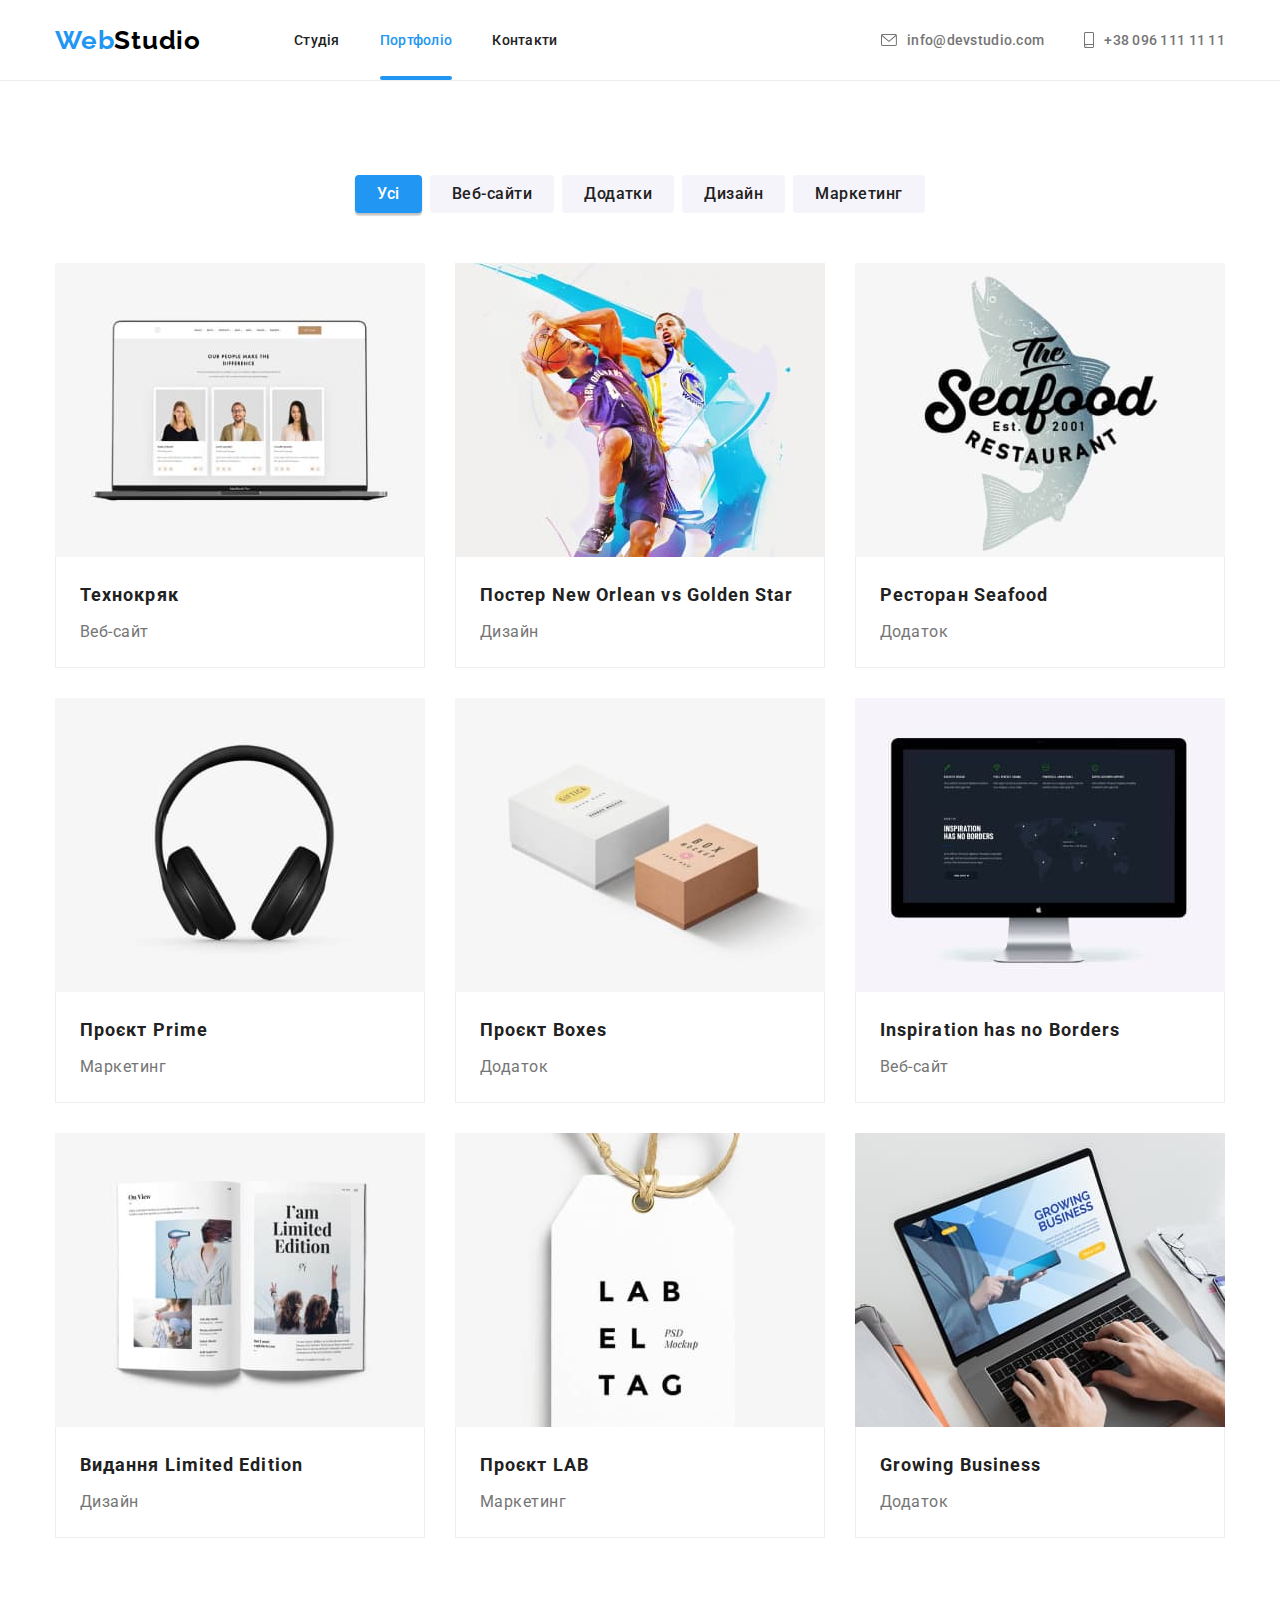
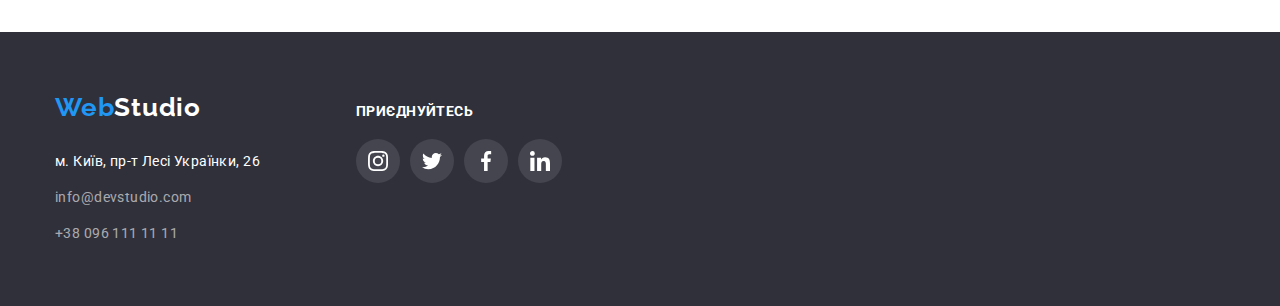
==== portfolio.html @ 9af3080d "Initial commit" ====
<!DOCTYPE html>
<html lang="uk">
  <head>
    <meta charset="UTF-8" />
    <meta name="viewport" content="width=device-width, initial-scale=1.0" />
    <link rel="preconnect" href="https://fonts.googleapis.com" />
    <link rel="preconnect" href="https://fonts.gstatic.com" crossorigin />
    <link
      href="https://fonts.googleapis.com/css2?family=Raleway:wght@700&display=swap"
      rel="stylesheet"
    />
    <link
      href="https://fonts.googleapis.com/css2?family=Raleway:wght@700&family=Roboto:wght@400;500;700;900&display=swap"
      rel="stylesheet"
    />
    <link
      rel="stylesheet"
      href="https://cdnjs.cloudflare.com/ajax/libs/modern-normalize/1.0.0/modern-normalize.min.css"
    />
    <link rel="stylesheet" href="./css/styles.css" />
    <title>WebStudio Portfolio</title>
  </head>
  <body>
    <header class="header">
      <div class="container flex">
        <nav class="flex">
          <a class="link logo" href="./index.html"
            >Web<span class="header-accent">Studio</span></a
          >
          <ul class="flex">
            <li class="item">
              <a class="link header-link" href="./index.html">Студія</a>
            </li>
            <li class="item">
              <a class="link header-link current" href="./portfolio.html"
                >Портфоліо</a
              >
            </li>
            <li class="item">
              <a class="link header-link" href="#">Контакти</a>
            </li>
          </ul>
        </nav>
        <ul class="flex">
          <li class="item flex">
            <a class="link contacts-link" href="mailto:info@devstudio.com">
              <svg class="header-icon" width="16" height="12">
                <use href="./images/icons.svg#icon-envelope"></use>
              </svg>
              info@devstudio.com
            </a>
          </li>
          <li class="item">
            <a class="link contacts-link" href="tel:+380961111111">
              <svg class="header-icon" width="10" height="16">
                <use href="./images/icons.svg#icon-smartphone"></use>
              </svg>
              +38 096 111 11 11
            </a>
          </li>
        </ul>
      </div>
    </header>
    <main>
      <section class="section">
        <div class="container">
          <h1 class="visually-hidden">Портфоліо</h1>
          <ul class="buttons-ul">
            <li>
              <button class="portfolio-button fst-btn" type="button">
                Усі
              </button>
            </li>
            <li>
              <button class="portfolio-button" type="button">Веб-сайти</button>
            </li>
            <li>
              <button class="portfolio-button" type="button">Додатки</button>
            </li>
            <li>
              <button class="portfolio-button" type="button">Дизайн</button>
            </li>
            <li>
              <button class="portfolio-button" type="button">Маркетинг</button>
            </li>
          </ul>
          <ul class="card-list">
            <li class="card-item">
              <a class="link" href="#">
                <div class="card-thumb">
                  <img
                    src="./images/technocriack.jpg"
                    alt="Технокряк"
                    width="370"
                  />
                  <div class="card-over-text">
                    <p>
                      Ресурс пропонує комплексні пропозиції з різним рівнем
                      функціоналу та сервісів. Все це дозволить відвідувачу
                      отримати вичерпні відомості про компанію чи приватну
                      особу.
                    </p>
                  </div>
                </div>
                <div class="card-text-container">
                  <h2 class="card-title">Технокряк</h2>
                  <p class="card-text">Веб-сайт</p>
                </div>
              </a>
            </li>
            <li class="card-item">
              <a class="link" href="#">
                <div class="card-thumb">
                  <img
                    src="./images/new_orlean_poster.jpg"
                    alt="Постер New Orlean vs Golden Star"
                    width="370"
                  />
                  <div class="card-over-text">
                    <p></p>
                  </div>
                </div>
                <div class="card-text-container">
                  <h2 class="card-title">Постер New Orlean vs Golden Star</h2>
                  <p class="card-text">Дизайн</p>
                </div>
              </a>
            </li>
            <li class="card-item">
              <a class="link" href="#">
                <div class="card-thumb">
                  <img
                    src="./images/seafood_rest.jpg"
                    alt="Ресторан Seafood"
                    width="370"
                  />
                  <div class="card-over-text">
                    <p></p>
                  </div>
                </div>

                <div class="card-text-container">
                  <h2 class="card-title">Ресторан Seafood</h2>
                  <p class="card-text">Додаток</p>
                </div>
              </a>
            </li>
            <li class="card-item">
              <a class="link" href="#">
                <div class="card-thumb">
                  <img
                    src="./images/prime_project.jpg"
                    alt="Проєкт Prime"
                    width="370"
                  />
                  <div class="card-over-text">
                    <p></p>
                  </div>
                </div>
                <div class="card-text-container">
                  <h2 class="card-title">Проєкт Prime</h2>
                  <p class="card-text">Маркетинг</p>
                </div>
              </a>
            </li>
            <li class="card-item">
              <a class="link" href="#">
                <div class="card-thumb">
                  <img
                    src="./images/boxes_project.jpg"
                    alt="Проєкт Boxes"
                    width="370"
                  />
                  <div class="card-over-text">
                    <p></p>
                  </div>
                </div>
                <div class="card-text-container">
                  <h2 class="card-title">Проєкт Boxes</h2>
                  <p class="card-text">Додаток</p>
                </div>
              </a>
            </li>
            <li class="card-item">
              <a class="link" href="#">
                <div class="card-thumb">
                  <img
                    src="./images/inspiration.jpg"
                    alt="Inspiration has no Borders"
                    width="370"
                  />
                  <div class="card-over-text">
                    <p></p>
                  </div>
                </div>
                <div class="card-text-container">
                  <h2 class="card-title">Inspiration has no Borders</h2>
                  <p class="card-text">Веб-сайт</p>
                </div>
              </a>
            </li>
            <li class="card-item">
              <a class="link" href="#">
                <div class="card-thumb">
                  <img
                    src="./images/limited_edition.jpg"
                    alt="Видання Limited Edition"
                    width="370"
                  />
                  <div class="card-over-text">
                    <p></p>
                  </div>
                </div>
                <div class="card-text-container">
                  <h2 class="card-title">Видання Limited Edition</h2>
                  <p class="card-text">Дизайн</p>
                </div>
              </a>
            </li>
            <li class="card-item">
              <a class="link" href="#">
                <div class="card-thumb">
                  <img
                    src="./images/lab_project.jpg"
                    alt="Проєкт LAB"
                    width="370"
                  />
                  <div class="card-over-text">
                    <p></p>
                  </div>
                </div>
                <div class="card-text-container">
                  <h2 class="card-title">Проєкт LAB</h2>
                  <p class="card-text">Маркетинг</p>
                </div>
              </a>
            </li>
            <li class="card-item">
              <a class="link" href="#">
                <div class="card-thumb">
                  <img
                    src="./images/growing_business.jpg"
                    alt="Growing Business"
                    width="370"
                  />
                  <div class="card-over-text">
                    <p></p>
                  </div>
                </div>
                <div class="card-text-container">
                  <h2 class="card-title">Growing Business</h2>
                  <p class="card-text">Додаток</p>
                </div>
              </a>
            </li>
          </ul>
        </div>
      </section>
    </main>
    <footer class="footer">
      <div class="container">
        <div class="address-container">
          <a class="link logo" href="./index.html"
            >Web<span class="footer-accent">Studio</span></a
          >
          <address>
            <ul>
              <li>
                <a
                  class="link address_link"
                  href="https://goo.gl/maps/rApDGopZvRSZXnWv6"
                  target="_blank"
                  rel="noopener noreferrer nofollow"
                  >м. Київ, пр-т Лесі Українки, 26</a
                >
              </li>
              <li>
                <a
                  class="link footer-contact-link"
                  href="mailto:info@devstudio.com"
                  >info@devstudio.com</a
                >
              </li>
              <li>
                <a class="link footer-contact-link" href="tel:+380961111111"
                  >+38 096 111 11 11</a
                >
              </li>
            </ul>
          </address>
        </div>
        <div>
          <p class="follow-title">приєднуйтесь</p>
          <ul class="socials-list">
            <li>
              <a class="follow-social-link" href="#">
                <svg class="svg-social">
                  <use href="./images/icons.svg#icon-instagram"></use>
                </svg>
              </a>
            </li>
            <li>
              <a class="follow-social-link" href="#">
                <svg class="svg-social">
                  <use href="./images/icons.svg#icon-twitter"></use>
                </svg>
              </a>
            </li>
            <li>
              <a class="follow-social-link" href="#">
                <svg class="svg-social">
                  <use href="./images/icons.svg#icon-facebook"></use>
                </svg>
              </a>
            </li>
            <li>
              <a class="follow-social-link" href="#">
                <svg class="svg-social">
                  <use href="./images/icons.svg#icon-linkedin"></use>
                </svg>
              </a>
            </li>
          </ul>
        </div>
      </div>
    </footer>
  </body>
</html>
---- css/styles.css ----
:root {
  --color-brand: #2196f3;
  --color-primary: #212121;
  --color-secondary: #757575;
  --color-white: #fff;
  --color-black: #000;
  --color-gray-bg: #2f303a;
  --color-bg-team: #f5f4fa;
  --color-footer-link: rgba(255, 255, 255, 0.6);
  --color-border: #eee;
  --color-header-bottom-border: #ececec;
  --color-button-active: #188ce8;
  --color-hero-bg: #c4c4c4;
  --color-social-icon: #afb1b8;
}
body {
  font-family: 'Roboto', sans-serif;
  font-size: 14px;
  font-weight: 400;
  color: var(--color-primary);
  margin: 0;
}
.container {
  width: 1200px;
  padding-left: 15px;
  padding-right: 15px;
  margin: 0 auto;
}

h1,
h2,
h3,
p {
  margin: 0;
}
ul {
  list-style-type: none;
  padding: 0;
  margin: 0;
}
nav .item + .item {
  margin-left: 50px;
}
ul > .item + .item {
  margin-left: 40px;
}
.link {
  text-decoration: none;
}
.logo {
  font-family: 'Raleway', sans-serif;
  color: var(--color-brand);
  font-weight: 700;
  font-size: 26px;
  line-height: 1.17;
  letter-spacing: 0.78px;
}
.logo .header-accent {
  color: var(--color-black);
}
.logo .footer-accent {
  color: var(--color-white);
}

.header {
  background-color: var(--color-white);
  border-bottom: 1px solid var(--color-header-bottom-border);
}
.header .logo {
  margin-right: 93px;
  align-self: center;
}
.flex {
  display: flex;
}
.header-link {
  letter-spacing: 0.28px;
  font-weight: 500;
  line-height: normal;
  color: var(--color-primary);

  display: inline-block;
  padding-top: 32px;
  padding-bottom: 32px;

  transition: color 250ms cubic-bezier(0.4, 0, 0.2, 1);
}
.header-link:hover,
.contacts-link:hover,
.header-link:focus,
.contacts-link:focus,
.footer-contact-link:focus,
.footer-contact-link:hover,
.address_link:hover,
.address_link:focus,
.header-link.current {
  color: var(--color-brand);
}
.header-link.current {
  position: relative;
}
.header-link.current::after {
  position: absolute;
  bottom: 0;
  left: 0;

  content: '';
  /* display: block; */
  height: 4px;
  width: 100%;
  border-radius: 2px;
  background-color: var(--color-brand);
}
.contacts-link {
  color: var(--color-secondary);
  letter-spacing: 0.28px;
  font-weight: 500;
  line-height: 1.17;

  display: flex;
  align-items: center;

  transition: color 250ms cubic-bezier(0.4, 0, 0.2, 1);
}
.header-icon {
  margin-right: 10px;
  fill: currentColor;
}
nav + ul {
  margin-left: auto;
  align-items: center;
}
.section {
  padding-top: 94px;
  padding-bottom: 94px;
}
.hero-section {
  background-image: linear-gradient(
      rgba(47, 48, 58, 0.4),
      rgba(47, 48, 58, 0.4)
    ),
    url(../images/bg-hero.jpg);

  background-color: var(--color-hero-bg);
  text-align: center;
  padding-top: 200px;
  padding-bottom: 200px;
  max-width: 1600px;
  margin-left: auto;
  margin-right: auto;
}

.hero-title {
  color: var(--color-white);
  font-weight: 900;
  font-size: 44px;
  line-height: 1.36;
  letter-spacing: 2.64px;
  text-transform: uppercase;

  max-width: 696px;
  margin-left: auto;
  margin-right: auto;
  margin-bottom: 30px;
}
.button {
  background-color: var(--color-brand);
  color: var(--color-white);
  border: none;
  border-radius: 4px;
  line-height: 1.875;
  font-family: 'Roboto', sans-serif;
  font-size: 16px;
  font-weight: 700;
  letter-spacing: 0.96px;
  box-shadow: 0px 4px 4px 0px rgba(0, 0, 0, 0.15);
  cursor: pointer;

  padding: 10px 24px;
}
.button:active {
  background-color: var(--color-button-active);
}
.visually-hidden {
  position: absolute;
  width: 1px;
  height: 1px;
  margin: -1px;
  border: 0;
  padding: 0;

  white-space: nowrap;
  clip-path: inset(100%);
  clip: rect(0 0 0 0);
  overflow: hidden;
}

.adv-ul {
  display: flex;
  gap: 30px;
}
.adv-ul > li {
  flex-basis: 270px;
}
.hero-section + .section {
  padding-bottom: 0;
}
.adv-svg-thumb {
  /* padding: 25px 100px; */
  width: 270px;
  height: 120px;
  display: flex;
  justify-content: center;
  align-items: center;

  margin-bottom: 30px;
  background-color: var(--color-bg-team);
  border-radius: 4px;
}
.adv-svg {
  width: 70px;
  height: 70px;
}
.advantage-title {
  color: var(--color-primary);
  font-weight: 700;
  font-size: 14px;
  line-height: normal;
  letter-spacing: 0.42px;
  text-transform: uppercase;

  margin-bottom: 10px;
}
.advantage-text {
  color: var(--color-secondary);
  letter-spacing: 0.42px;
  line-height: 1.7;
}
img {
  display: block;
}
.tasks-title {
  text-align: center;
  font-size: 36px;
  font-weight: 700;
  line-height: normal;
  letter-spacing: 1.08px;

  margin-bottom: 50px;
}
.tasks-ul {
  display: flex;
  gap: 30px;
}
.tasks-ul > li {
  position: relative;
}
.tasks-over-text {
  position: absolute;
  bottom: 0;
  left: 0;
  width: 100%;
  padding: 27px 0;
  color: var(--color-white);
  text-align: center;
  font-weight: 700;
  line-height: normal;
  letter-spacing: 0.42px;
  text-transform: uppercase;

  background-color: rgba(47, 48, 58, 0.8);
}
.team-section {
  background-color: var(--color-bg-team);
}
.team-title {
  text-align: center;
  font-size: 36px;
  font-weight: 700;
  line-height: normal;
  letter-spacing: 1.08px;

  margin-bottom: 50px;
}
.team-ul {
  display: flex;
  gap: 30px;
}
.shadow {
  border-radius: 0px 0px 4px 4px;
  background-color: var(--color-white);
  box-shadow: 0px 2px 1px 0px rgba(0, 0, 0, 0.2),
    0px 1px 1px 0px rgba(0, 0, 0, 0.14), 0px 1px 3px 0px rgba(0, 0, 0, 0.12);
}
.team-member-container {
  padding: 30px 32px;
  text-align: center;
}
.team-member-name {
  font-size: 16px;
  font-weight: 500;
  line-height: normal;
  letter-spacing: 0.48px;

  margin-bottom: 10px;
}
.team-member-pose {
  color: var(--color-secondary);
  font-size: 16px;
  line-height: normal;
  letter-spacing: 0.48px;
  margin-bottom: 16px;
}
.socials-list {
  display: flex;
  gap: 10px;
}
.team-social-link {
  border-radius: 50%;
  /* padding: 12px; */
  width: 44px;
  height: 44px;
  display: flex;
  justify-content: center;
  align-items: center;

  color: var(--color-social-icon);

  transition: color 250ms cubic-bezier(0.4, 0, 0.2, 1),
    background-color 250ms cubic-bezier(0.4, 0, 0.2, 1);
}
.team-social-link:hover,
.team-social-link:focus {
  background-color: var(--color-brand);
  color: var(--color-white);
}
.svg-social {
  width: 20px;
  height: 20px;
  fill: currentColor;
  display: block;
}
.clients-list {
  display: flex;
  gap: 30px;
}
.client-link {
  /* padding: 16px 32px; */
  width: 170px;
  height: 92px;
  display: flex;
  justify-content: center;
  align-items: center;
  border-radius: 4px;
  border: 1px solid var(--color-social-icon);
  color: var(--color-social-icon);

  transition: color 250ms cubic-bezier(0.4, 0, 0.2, 1),
    border-color 250ms cubic-bezier(0.4, 0, 0.2, 1);
}
.client-link:hover,
.client-link:focus {
  border-color: var(--color-brand);
  color: var(--color-brand);
}
.client-svg {
  width: 106px;
  height: 60px;
  display: block;
  fill: currentColor;
}

.footer {
  background-color: var(--color-gray-bg);
  padding: 60px 0;
}
.address_link {
  color: var(--color-white);
  font-style: normal;
  line-height: 1.71;
  letter-spacing: 0.42px;

  transition: color 250ms cubic-bezier(0.4, 0, 0.2, 1);
}
.footer-contact-link {
  font-style: normal;
  color: var(--color-footer-link);
  line-height: 1.714;
  letter-spacing: 0.42px;

  transition: color 250ms cubic-bezier(0.4, 0, 0.2, 1);
}
.footer address {
  margin-top: 28px;
}
address li + li {
  margin-top: 12px;
}
.follow-title {
  color: var(--color-white);
  font-weight: 700;
  line-height: normal;
  letter-spacing: 0.42px;
  text-transform: uppercase;

  margin-bottom: 20px;
}
.follow-social-link {
  border-radius: 50%;
  /* padding: 12px; */
  width: 44px;
  height: 44px;
  display: flex;
  justify-content: center;
  align-items: center;

  color: var(--color-white);
  background-color: rgba(255, 255, 255, 0.1);

  transition: background-color 250ms cubic-bezier(0.4, 0, 0.2, 1);
}
.follow-social-link:hover,
.follow-social-link:focus {
  background-color: var(--color-brand);
}
.footer > .container {
  display: flex;
  align-items: baseline;
}
.address-container {
  width: 231px;
  margin-right: 70px;
}
.portfolio-button {
  border: none;
  color: var(--color-primary);
  text-align: center;
  font-family: Roboto;
  font-size: 16px;
  font-weight: 500;
  line-height: 1.625;
  letter-spacing: 0.48px;
  border-radius: 4px;
  background-color: var(--color-bg-team);
  cursor: pointer;

  padding: 6px 22px;

  transition: color 250ms cubic-bezier(0.4, 0, 0.2, 1),
    background-color 250ms cubic-bezier(0.4, 0, 0.2, 1),
    box-shadow 250ms cubic-bezier(0.4, 0, 0.2, 1);
}
.buttons-ul {
  display: flex;
  gap: 8px;
  justify-content: center;

  margin-bottom: 50px;
}
.fst-btn,
.portfolio-button:hover,
.portfolio-button:focus {
  color: var(--color-white);
  background-color: var(--color-brand);
  box-shadow: 0px 2px 2px 0px rgba(0, 0, 0, 0.12),
    0px 1px 2px 0px rgba(0, 0, 0, 0.08), 0px 3px 1px 0px rgba(0, 0, 0, 0.1);
}
.card-text-container {
  padding: 20px 24px;
  border-bottom: 1px solid var(--color-border);
  border-left: 1px solid var(--color-border);
  border-right: 1px solid var(--color-border);
}
.card-title {
  color: var(--color-primary);
  font-size: 18px;
  font-weight: 700;
  line-height: 2;
  letter-spacing: 1.08px;
  margin-bottom: 4px;
}
.card-text {
  color: var(--color-secondary);
  font-size: 16px;
  line-height: 1.875;
  letter-spacing: 0.48px;
}
.card-list {
  display: flex;
  flex-wrap: wrap;
  gap: 30px;
}
.card-item {
  flex-basis: calc((100% - 60px) / 3);
  background-color: var(--color-white);
}
.card-item > .link {
  display: block;
  transition: box-shadow 250ms cubic-bezier(0.4, 0, 0.2, 1);
}
.card-item > .link:hover,
.card-item > .link:focus {
  box-shadow: 1px 4px 6px 0px rgba(0, 0, 0, 0.16),
    0px 4px 4px 0px rgba(0, 0, 0, 0.06), 0px 1px 1px 0px rgba(0, 0, 0, 0.12);
}
.card-item > .link:hover .card-over-text {
  transform: translateY(-100%);
}
.card-list .card-thumb {
  position: relative;
  overflow: hidden;
}
.card-over-text {
  position: absolute;
  left: 0;
  top: 100%;

  color: var(--color-white);
  font-size: 18px;
  line-height: 1.55556;
  letter-spacing: 0.54px;
  background: rgba(33, 150, 243, 0.9);
  width: 100%;
  height: 100%;
  padding: 0 24px;
  display: flex;
  align-self: center;

  transition: transform 250ms cubic-bezier(0.4, 0, 0.2, 1);
}
.card-over-text > p {
  margin: auto 0;
}
.backdrop {
  position: fixed;
  top: 0;
  left: 0;

  width: 100%;
  height: 100%;
  background-color: rgba(0, 0, 0, 0.2);

  transition: opacity 250ms cubic-bezier(0.4, 0, 0.2, 1),
    visibility 250ms cubic-bezier(0.4, 0, 0.2, 1);
}
.backdrop.is-hidden {
  opacity: 0;
  pointer-events: none;
  visibility: hidden;
}
.backdrop.is-hidden .modal {
  /* opacity: 0; */
  transform: translate(-50%, -50%) scale(1.5);
}
.modal {
  position: absolute;
  top: 50%;
  left: 50%;

  min-width: 528px;
  min-height: 581px;
  padding: 8px;
  border-radius: 4px;

  background-color: var(--color-white);
  box-shadow: 0px 2px 1px 0px rgba(0, 0, 0, 0.2),
    0px 1px 1px 0px rgba(0, 0, 0, 0.14), 0px 1px 3px 0px rgba(0, 0, 0, 0.12);
  /* opacity: 1; */
  transform: translate(-50%, -50%) scale(1);
  transition: transform 250ms cubic-bezier(0.4, 0, 0.2, 1);
  /* opacity 250ms cubic-bezier(0.4, 0, 0.2, 1); */
}
.close-modal {
  width: 30px;
  height: 30px;
  border-radius: 50%;
  border: 1px solid rgba(0, 0, 0, 0.1);
  background-color: transparent;
  margin: 0 0 auto auto;
  cursor: pointer;
  display: flex;
  align-items: center;
  justify-content: center;
}
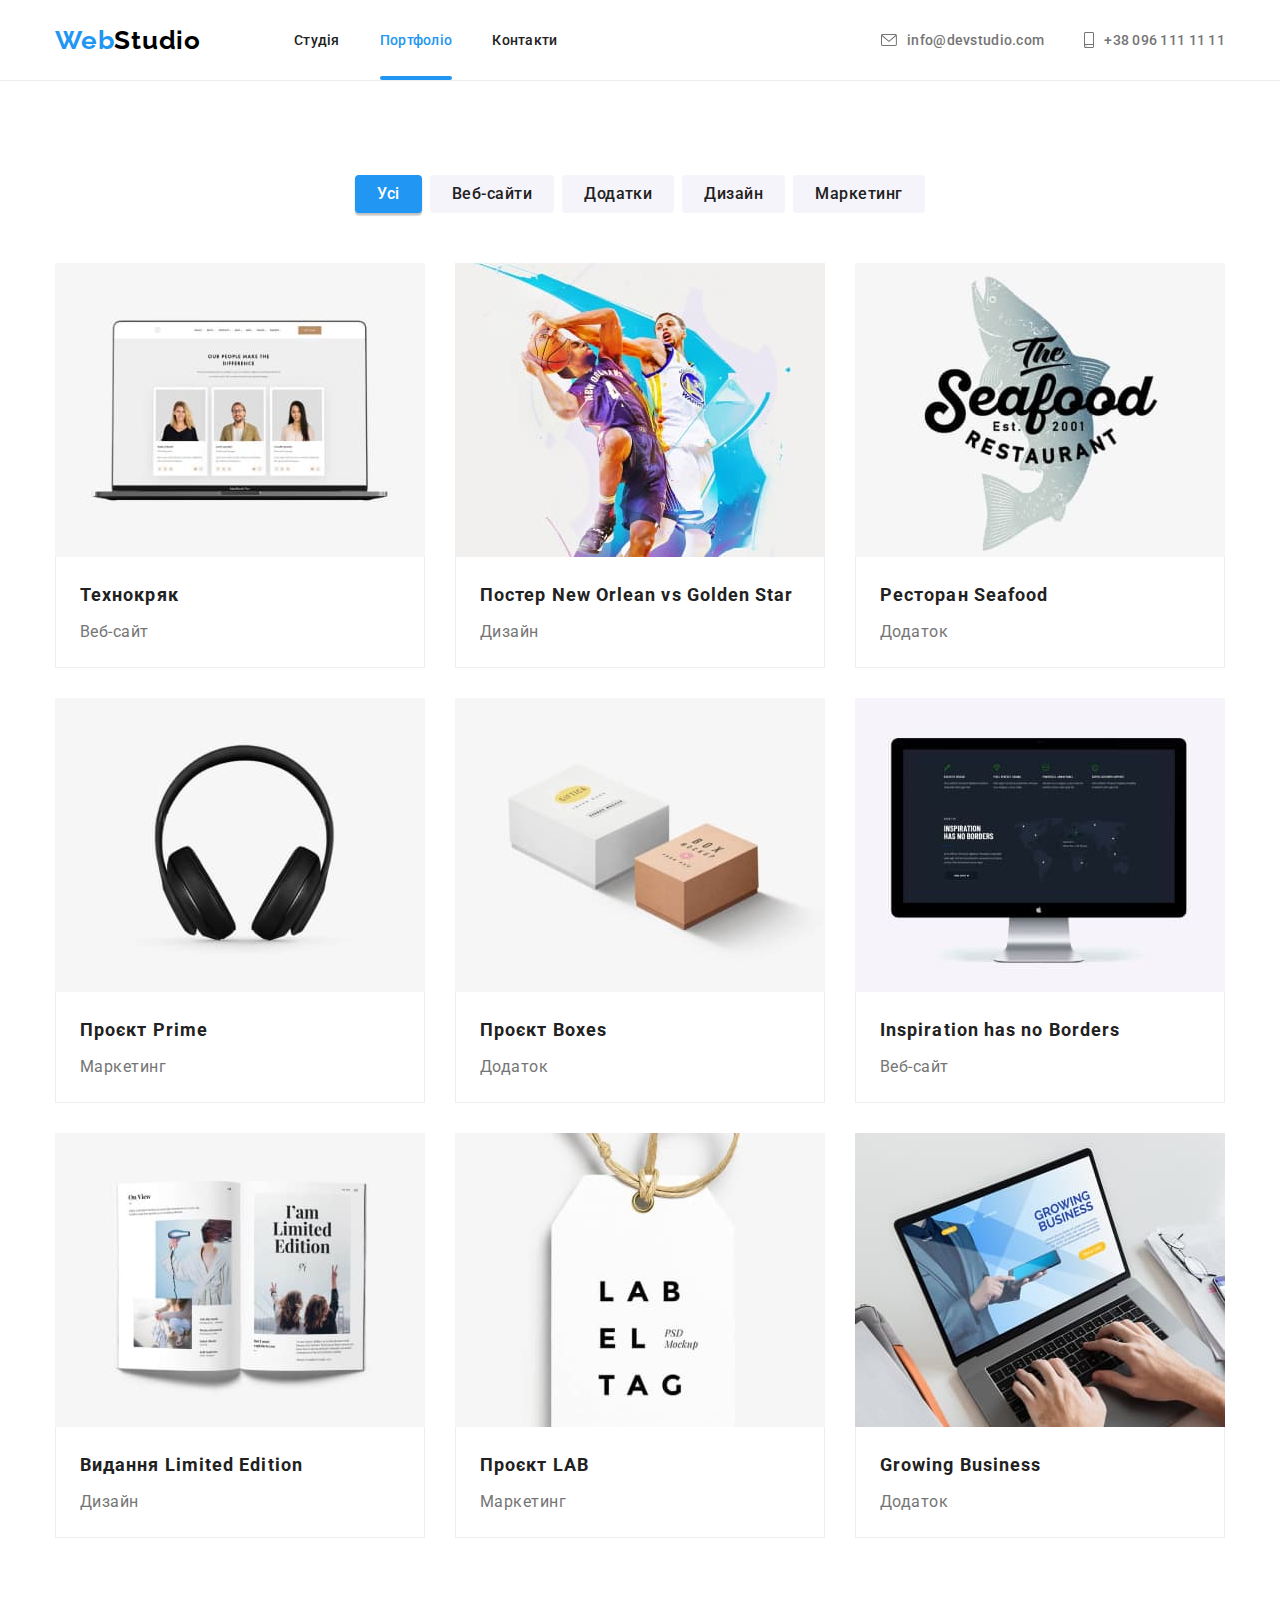
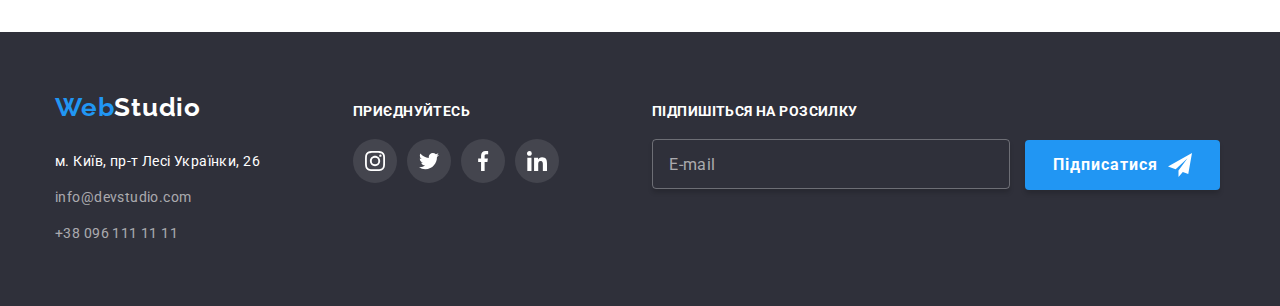
==== commit 061e2c32: "forms added" ====
--- a/portfolio.html
+++ b/portfolio.html
@@ -322,6 +322,22 @@
             </li>
           </ul>
         </div>
+        <form name="form-subscribe">
+          <label>
+            <p class="follow-title">Підпишіться на розсилку</p>
+            <input
+              class="email-input"
+              type="email"
+              name="email-subscribe"
+              placeholder="E-mail"
+          /></label>
+          <button class="btn-subscribe" type="submit">
+            Підписатися
+            <svg width="24" height="24">
+              <use href="./images/icons.svg#icon-send"></use>
+            </svg>
+          </button>
+        </form>
       </div>
     </footer>
   </body>
--- a/css/styles.css
+++ b/css/styles.css
@@ -427,9 +427,10 @@
   display: flex;
   align-items: baseline;
 }
-.address-container {
-  width: 231px;
-  margin-right: 70px;
+.footer > .container > div {
+  /* .address-container {
+  width: 231px; */
+  margin-right: 93px;
 }
 .portfolio-button {
   border: none;
@@ -549,8 +550,7 @@
   visibility: hidden;
 }
 .backdrop.is-hidden .modal {
-  /* opacity: 0; */
-  transform: translate(-50%, -50%) scale(1.5);
+  transform: translate(-50%, -50%) scale(1.3);
 }
 .modal {
   position: absolute;
@@ -559,26 +559,191 @@
 
   min-width: 528px;
   min-height: 581px;
-  padding: 8px;
+  padding: 40px;
   border-radius: 4px;
 
   background-color: var(--color-white);
   box-shadow: 0px 2px 1px 0px rgba(0, 0, 0, 0.2),
     0px 1px 1px 0px rgba(0, 0, 0, 0.14), 0px 1px 3px 0px rgba(0, 0, 0, 0.12);
-  /* opacity: 1; */
   transform: translate(-50%, -50%) scale(1);
   transition: transform 250ms cubic-bezier(0.4, 0, 0.2, 1);
-  /* opacity 250ms cubic-bezier(0.4, 0, 0.2, 1); */
 }
 .close-modal {
+  position: absolute;
+  top: 8px;
+  right: 8px;
+
   width: 30px;
   height: 30px;
   border-radius: 50%;
   border: 1px solid rgba(0, 0, 0, 0.1);
   background-color: transparent;
-  margin: 0 0 auto auto;
+  color: var(--color-black);
   cursor: pointer;
   display: flex;
   align-items: center;
   justify-content: center;
-}
+  transition: color 250ms cubic-bezier(0.4, 0, 0.2, 1);
+}
+.close-modal:hover,
+.close-modal:focus {
+  color: var(--color-brand);
+}
+.close-modal > svg {
+  fill: currentColor;
+}
+/* Форма подписки в футере */
+.email-input {
+  height: 50px;
+  width: 358px;
+  padding: 15px 16px;
+  border-radius: 4px;
+  border: 1px solid rgba(255, 255, 255, 0.3);
+  background: rgba(33, 150, 243, 0);
+  box-shadow: 0px 4px 4px 0px rgba(0, 0, 0, 0.15);
+  color: var(--color-bg-team);
+  font-size: 16px;
+  font-weight: 400;
+  line-height: 1.25;
+  letter-spacing: 0.48px;
+}
+.email-input::placeholder {
+  color: var(--color-footer-link);
+}
+.btn-subscribe {
+  display: inline-flex;
+  align-items: center;
+  padding: 10px 28px;
+  margin-left: 12px;
+  border: none;
+  border-radius: 4px;
+  background-color: var(--color-brand);
+  box-shadow: 0px 4px 4px 0px rgba(0, 0, 0, 0.15);
+  color: var(--color-white);
+  font-size: 16px;
+  font-weight: 700;
+  line-height: 1.875;
+  letter-spacing: 0.96px;
+  cursor: pointer;
+}
+.btn-subscribe > svg {
+  margin-left: 10px;
+}
+/* Форма фидбека в модалке */
+.form-feeddback-group {
+  display: flex;
+  flex-direction: column;
+}
+.form-feedback-title {
+  color: var(--color-primary);
+  text-align: center;
+  font-size: 20px;
+  font-weight: 700;
+  line-height: normal;
+  letter-spacing: 0.6px;
+  margin-bottom: 12px;
+}
+.label {
+  position: relative;
+
+  margin-bottom: 10px;
+
+  color: var(--color-secondary);
+  font-size: 12px;
+  font-weight: 400;
+  line-height: normal;
+  letter-spacing: 0.12px;
+}
+.input {
+  margin-top: 4px;
+  width: 100%;
+  padding: 12px 42px;
+  border-radius: 4px;
+  border: 1px solid rgba(33, 33, 33, 0.2);
+  transition: border-color 250ms cubic-bezier(0.4, 0, 0.2, 1);
+}
+.input:focus,
+.input:hover,
+.user-comment:focus,
+.user-comment:hover,
+.chbx-custom:focus,
+.chbx-custom:hover,
+.chbx-lbl:hover > .chbx-custom {
+  border-color: var(--color-brand);
+}
+.input:focus + svg,
+.input:hover + svg {
+  fill: var(--color-brand);
+}
+.form-icon {
+  position: absolute;
+  bottom: 12px;
+  left: 12px;
+  width: 18px;
+  height: 18px;
+  fill: var(--color-primary);
+  transition: fill 250ms cubic-bezier(0.4, 0, 0.2, 1);
+}
+.user-comment {
+  margin-top: 4px;
+  width: 100%;
+  height: 120px;
+  resize: none;
+  border-radius: 4px;
+  border: 1px solid rgba(33, 33, 33, 0.2);
+  padding: 12px 16px;
+  font-size: 12px;
+  font-weight: 400;
+  line-height: normal;
+  letter-spacing: 0.12px;
+  transition: border-color 250ms cubic-bezier(0.4, 0, 0.2, 1);
+}
+.user-comment::placeholder {
+  color: rgba(117, 117, 117, 0.5);
+}
+.cond-link {
+  color: var(--color-brand);
+}
+.chbx-lbl {
+  align-self: center;
+  margin-bottom: 30px;
+  margin-top: 20px;
+  display: flex;
+  align-items: center;
+}
+.chbx-custom {
+  width: 16px;
+  height: 15px;
+  margin-right: 7px;
+  border: 2px solid var(--color-primary);
+  border-radius: 2px;
+  display: inline-flex;
+  align-items: center;
+  justify-content: center;
+  transition: border-color 250ms cubic-bezier(0.4, 0, 0.2, 1),
+    background-color 250ms cubic-bezier(0.4, 0, 0.2, 1);
+}
+.chbx:checked + .chbx-custom {
+  border-color: var(--color-brand);
+  background-color: var(--color-brand);
+}
+.btn-feedback {
+  align-self: center;
+  padding: 10px 52px;
+  color: var(--color-white);
+  text-align: center;
+  font-size: 16px;
+  font-weight: 700;
+  line-height: 1.875;
+  letter-spacing: 0.96px;
+  border: none;
+  border-radius: 4px;
+  background: var(--color-brand);
+  box-shadow: 0px 4px 4px 0px rgba(0, 0, 0, 0.15);
+  cursor: pointer;
+  transition: background-color 250ms cubic-bezier(0.4, 0, 0.2, 1);
+}
+.btn-feedback:hover,
+.btn-feedback:focus {
+  background-color: var(--color-button-active);
+}
